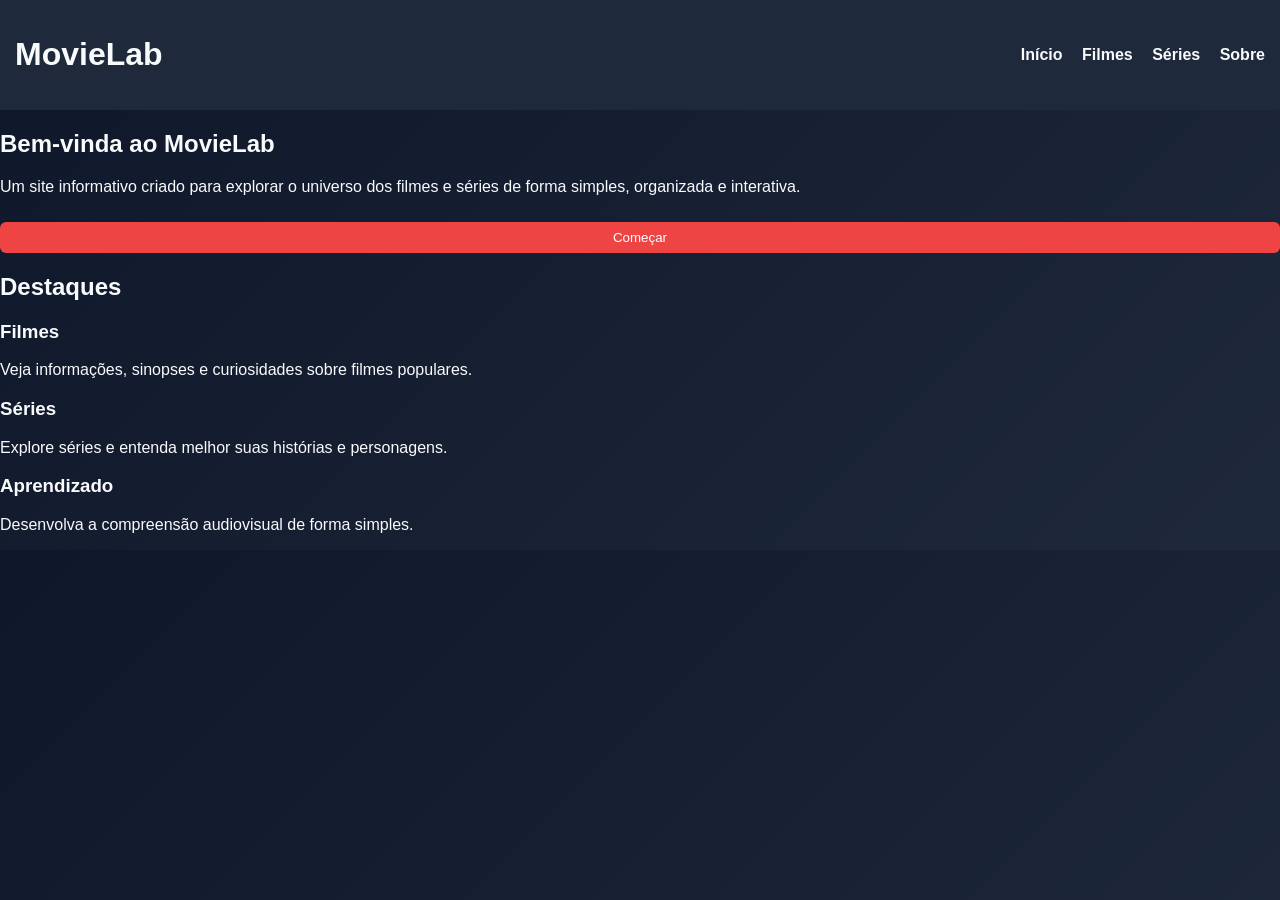
==== index.html @ bbf7a7dc "Add files via upload" ====
<!DOCTYPE html>
<html lang="pt-br">
<head>
<meta charset="UTF-8">
<title>MovieLab</title>
<link rel="stylesheet" href="style.css">
</head>

<body>

<header>
    <h1>MovieLab </h1>

    <nav>
        <a href="index.html">Início</a>
        <a href="filmes.html">Filmes</a>
        <a href="series.html">Séries</a>
        <a href="sobre.html">Sobre</a>
    </nav>
</header>

<main>

<section class="hero">

<h2>Bem-vinda ao MovieLab </h2>

<p>
Um site informativo criado para explorar o universo dos filmes e séries de forma simples, organizada e interativa.
</p>

<button onclick="alert('Explore os filmes e descubra novas histórias! ')">
Começar
</button>

</section>

<section class="destaques">

<h2>Destaques</h2>

<article>
    <h3> Filmes</h3>
    <p>Veja informações, sinopses e curiosidades sobre filmes populares.</p>
</article>

<article>
    <h3> Séries</h3>
    <p>Explore séries e entenda melhor suas histórias e personagens.</p>
</article>

<article>
    <h3> Aprendizado</h3>
    <p>Desenvolva a compreensão audiovisual de forma simples.</p>
</article>

</section>

</main>

</body>
</html>
---- style.css ----
body {
    margin: 0;
    font-family: Arial, sans-serif;
    background: linear-gradient(135deg, #0f172a, #1e293b);
    color: #f8fafc;
}

header {
    background-color: #1e293b;
    padding: 15px;
    display: flex;
    justify-content: space-between;
    align-items: center;
}

nav a {
    color: #f8fafc;
    margin-left: 15px;
    text-decoration: none;
    font-weight: bold;
}

nav a:hover {
    color: #ef4444;
}
.catalogo {
    display: grid;
    grid-template-columns: repeat(auto-fit, minmax(220px, 1fr));
    gap: 20px;
    padding: 20px;
}
.card {
    background-color: #1e293b;
    border-radius: 12px;
    padding: 10px;
    box-shadow: 0 5px 15px rgba(0,0,0,0.3);
    transition: 0.3s;
}

.card:hover {
    transform: translateY(-5px);
}
.card img {
    width: 100%;
    border-radius: 8px;
}

button {
    width: 100%;
    padding: 8px;
    margin-top: 10px;
    background-color: #ef4444;
    color: white;
    border: none;
    border-radius: 6px;
    cursor: pointer;
}

button:hover {
    background-color: #dc2626;
}

.sinopse {
    display: none;
    font-size: 14px;
    margin-top: 10px;
    color: #cbd5e1;
}
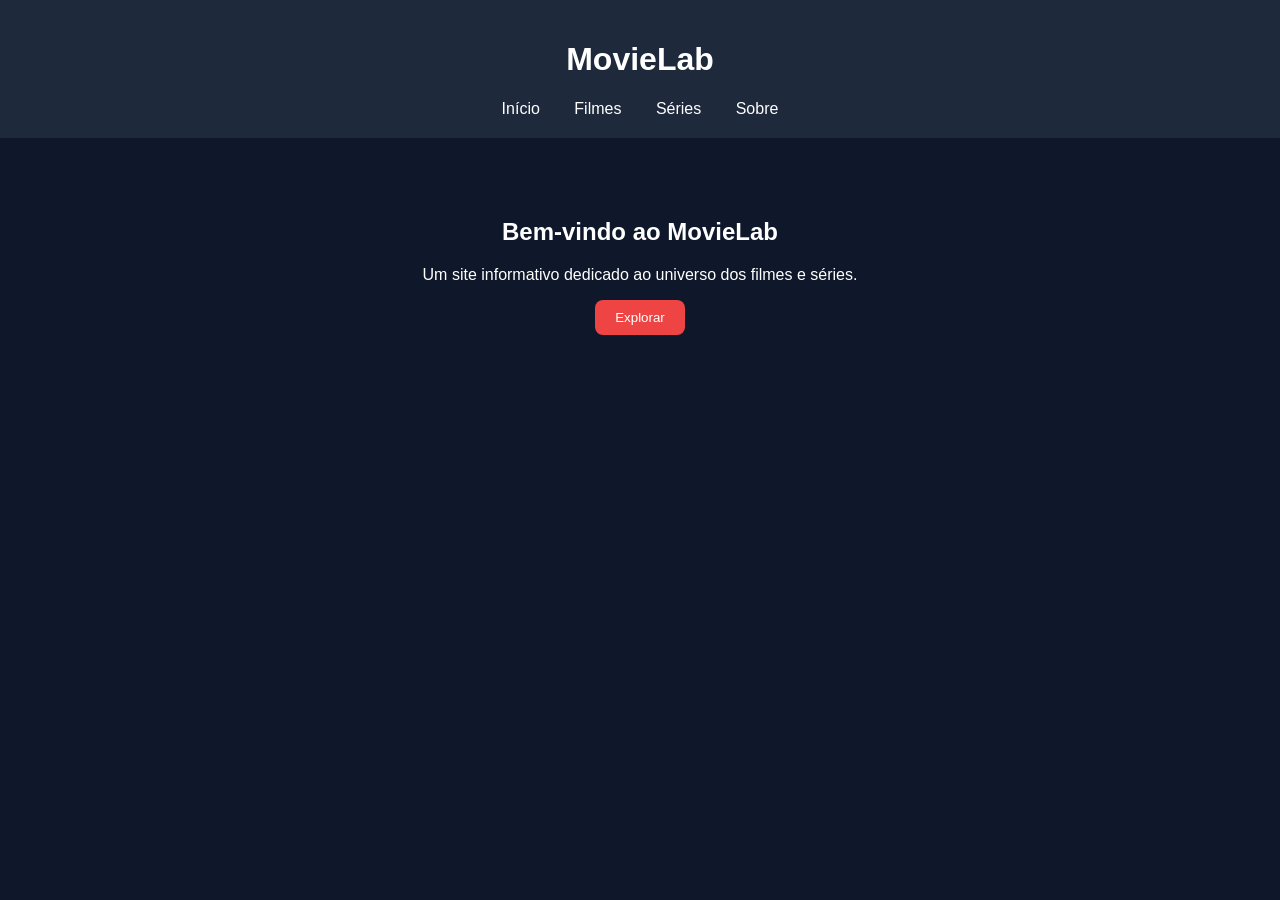
==== commit 60ec5236: "Add files via upload 22/06" ====
--- a/index.html
+++ b/index.html
@@ -1,4 +1,5 @@
 <!DOCTYPE html>
+
 <html lang="pt-br">
 <head>
 <meta charset="UTF-8">
@@ -9,54 +10,36 @@
 <body>
 
 <header>
-    <h1>MovieLab </h1>
+    <h1>MovieLab</h1>
 
-    <nav>
-        <a href="index.html">Início</a>
-        <a href="filmes.html">Filmes</a>
-        <a href="series.html">Séries</a>
-        <a href="sobre.html">Sobre</a>
-    </nav>
+
+<nav>
+    <a href="index.html">Início</a>
+    <a href="filmes.html">Filmes</a>
+    <a href="series.html">Séries</a>
+    <a href="sobre.html">Sobre</a>
+</nav>
+
+
 </header>
 
 <main>
 
 <section class="hero">
 
-<h2>Bem-vinda ao MovieLab </h2>
+<h2>Bem-vindo ao MovieLab</h2>
 
 <p>
-Um site informativo criado para explorar o universo dos filmes e séries de forma simples, organizada e interativa.
+Um site informativo dedicado ao universo dos filmes e séries.
 </p>
 
-<button onclick="alert('Explore os filmes e descubra novas histórias! ')">
-Começar
-</button>
-
-</section>
-
-<section class="destaques">
-
-<h2>Destaques</h2>
-
-<article>
-    <h3> Filmes</h3>
-    <p>Veja informações, sinopses e curiosidades sobre filmes populares.</p>
-</article>
-
-<article>
-    <h3> Séries</h3>
-    <p>Explore séries e entenda melhor suas histórias e personagens.</p>
-</article>
-
-<article>
-    <h3> Aprendizado</h3>
-    <p>Desenvolva a compreensão audiovisual de forma simples.</p>
-</article>
+<button onclick="mensagem()">Explorar</button>
 
 </section>
 
 </main>
 
+<script src="script.js"></script>
+
 </body>
-</html>+</html>
--- a/style.css
+++ b/style.css
@@ -1,68 +1,87 @@
-body {
-    margin: 0;
-    font-family: Arial, sans-serif;
-    background: linear-gradient(135deg, #0f172a, #1e293b);
-    color: #f8fafc;
+body{
+margin:0;
+font-family:Arial, sans-serif;
+background:#0f172a;
+color:white;
 }
 
-header {
-    background-color: #1e293b;
-    padding: 15px;
-    display: flex;
-    justify-content: space-between;
-    align-items: center;
+header{
+background:#1e293b;
+text-align:center;
+padding:20px;
 }
 
-nav a {
-    color: #f8fafc;
-    margin-left: 15px;
-    text-decoration: none;
-    font-weight: bold;
+nav a{
+color:white;
+text-decoration:none;
+margin:0 15px;
 }
 
-nav a:hover {
-    color: #ef4444;
-}
-.catalogo {
-    display: grid;
-    grid-template-columns: repeat(auto-fit, minmax(220px, 1fr));
-    gap: 20px;
-    padding: 20px;
-}
-.card {
-    background-color: #1e293b;
-    border-radius: 12px;
-    padding: 10px;
-    box-shadow: 0 5px 15px rgba(0,0,0,0.3);
-    transition: 0.3s;
+.hero{
+text-align:center;
+padding:60px 20px;
 }
 
-.card:hover {
-    transform: translateY(-5px);
-}
-.card img {
-    width: 100%;
-    border-radius: 8px;
+button{
+background:#ef4444;
+color:white;
+border:none;
+padding:10px 20px;
+border-radius:8px;
 }
 
-button {
-    width: 100%;
-    padding: 8px;
-    margin-top: 10px;
-    background-color: #ef4444;
-    color: white;
-    border: none;
-    border-radius: 6px;
-    cursor: pointer;
+.catalogo{
+display:flex;
+justify-content:center;
+gap:20px;
+flex-wrap:wrap;
+padding:30px;
 }
 
-button:hover {
-    background-color: #dc2626;
+.card{
+width:200px;
+background:#1e293b;
+border-radius:10px;
+text-align:center;
+padding:10px;
 }
 
-.sinopse {
-    display: none;
-    font-size: 14px;
-    margin-top: 10px;
-    color: #cbd5e1;
+.card img{
+width:100%;
+height:260px;
+object-fit:cover;
+}
+
+.sinopse{
+display:none;
+}
+
+.sobre{
+width:70%;
+margin:30px auto;
+text-align:center;
+}
+.card{
+    transition:0.4s;
+}
+
+.card:hover{
+    transform:translateY(-10px);
+    box-shadow:0 8px 20px rgba(0,0,0,0.5);
+}
+
+.card img{
+    transition:0.4s;
+}
+
+.card:hover img{
+    transform:scale(1.05);
+}
+
+button{
+    transition:0.3s;
+}
+
+button:hover{
+    transform:scale(1.05);
 }
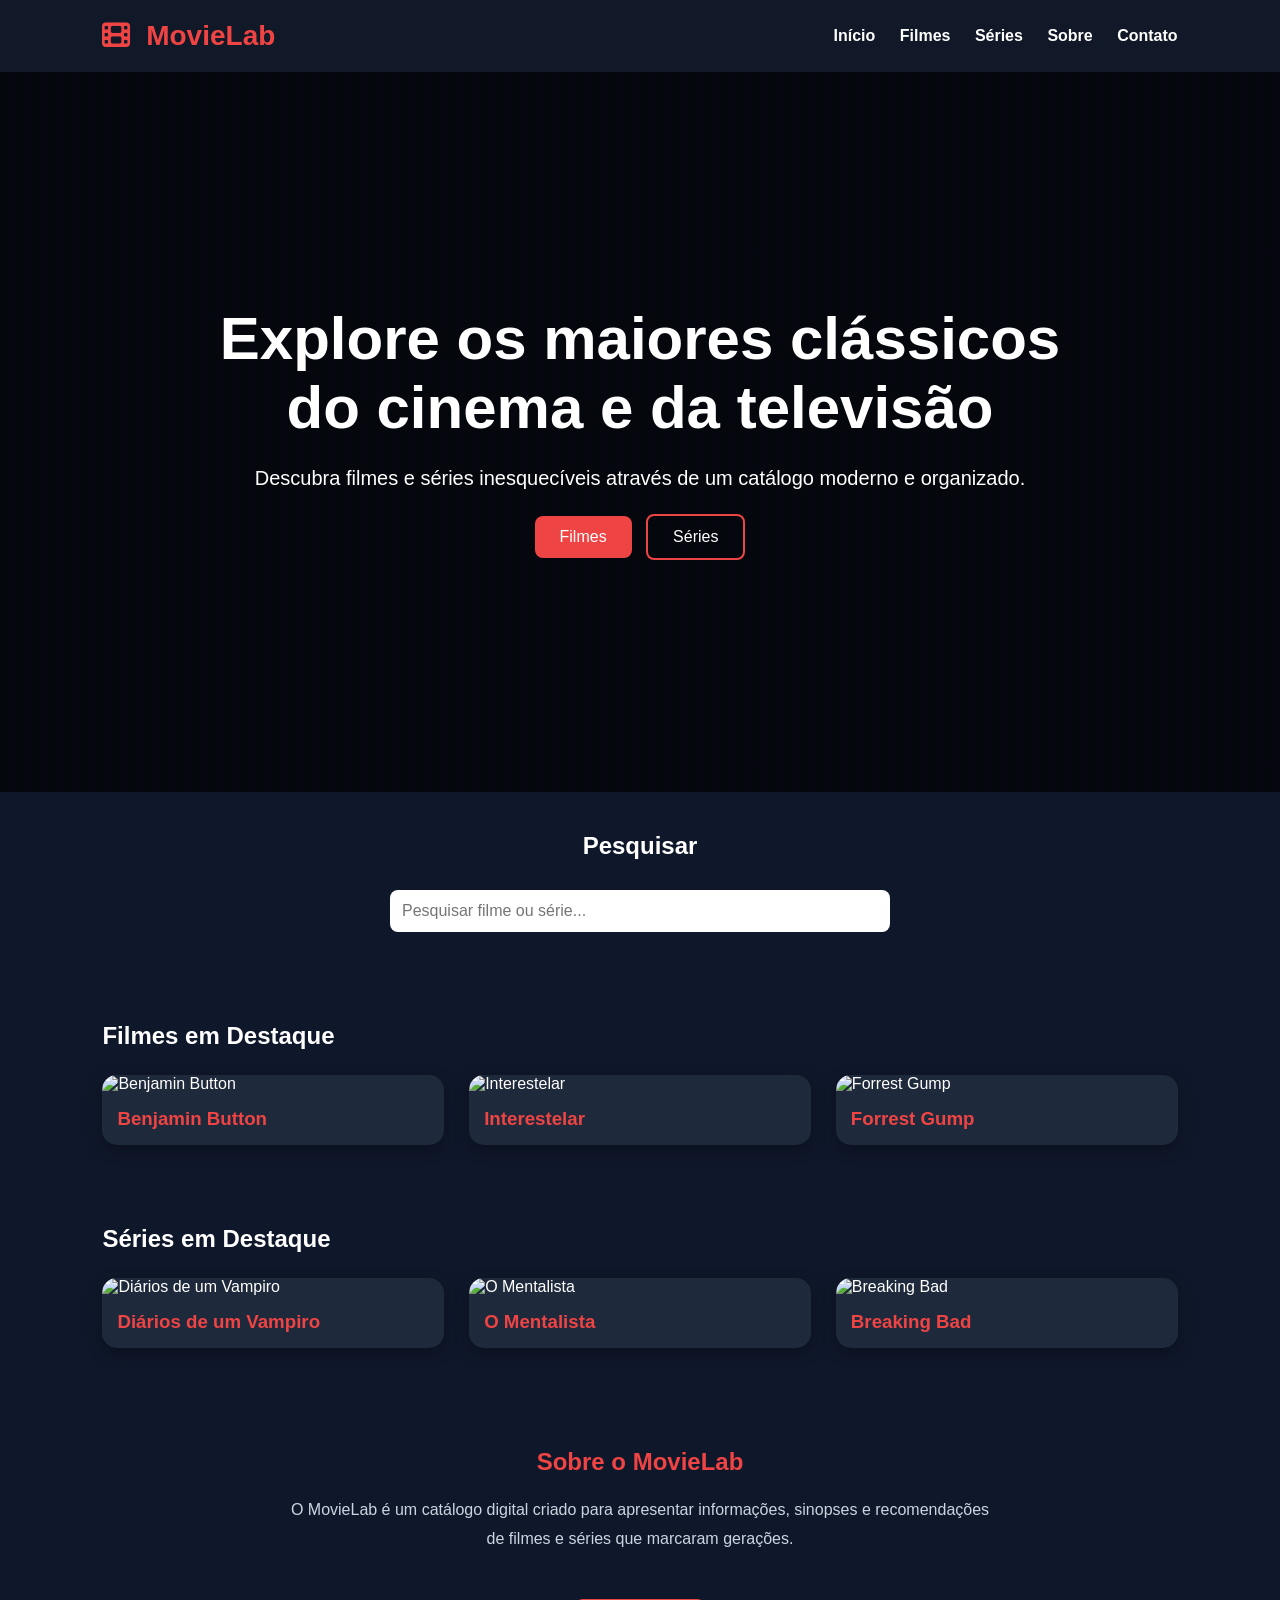
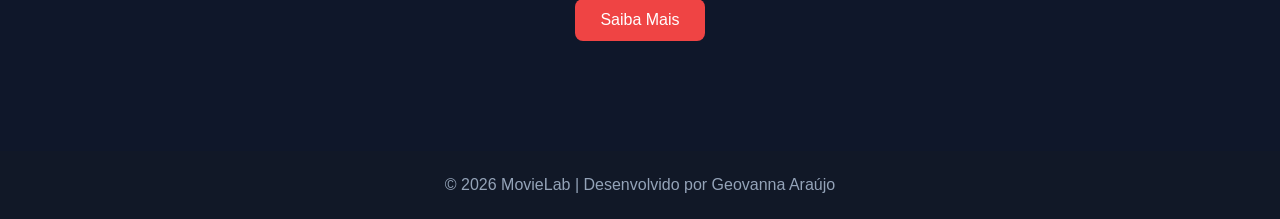
==== commit f20425cb: "Add files via upload 29/06 movielab" ====
--- a/index.html
+++ b/index.html
@@ -1,45 +1,147 @@
 <!DOCTYPE html>
+<html lang="pt-BR">
 
-<html lang="pt-br">
 <head>
-<meta charset="UTF-8">
-<title>MovieLab</title>
-<link rel="stylesheet" href="style.css">
+    <meta charset="UTF-8">
+    <meta name="viewport" content="width=device-width, initial-scale=1.0">
+    <title>MovieLab</title>
+
+    <link rel="stylesheet" href="style.css">
+
+    <link rel="stylesheet"
+    href="https://cdnjs.cloudflare.com/ajax/libs/font-awesome/6.6.0/css/all.min.css">
 </head>
 
 <body>
 
 <header>
-    <h1>MovieLab</h1>
 
+    <div class="logo">
+        <i class="fa-solid fa-film"></i>
+        <span>MovieLab</span>
+    </div>
 
-<nav>
-    <a href="index.html">Início</a>
-    <a href="filmes.html">Filmes</a>
-    <a href="series.html">Séries</a>
-    <a href="sobre.html">Sobre</a>
-</nav>
-
+    <nav>
+        <a href="index.html">Início</a>
+        <a href="filmes.html">Filmes</a>
+        <a href="series.html">Séries</a>
+        <a href="sobre.html">Sobre</a>
+        <a href="contato.html">Contato</a>
+    </nav>
 
 </header>
 
 <main>
 
-<section class="hero">
+<section class="banner">
 
-<h2>Bem-vindo ao MovieLab</h2>
+    <article class="banner-texto">
 
-<p>
-Um site informativo dedicado ao universo dos filmes e séries.
-</p>
+        <h1>
+            Explore os maiores clássicos do cinema e da televisão
+        </h1>
 
-<button onclick="mensagem()">Explorar</button>
+        <p>
+            Descubra filmes e séries inesquecíveis através de um catálogo moderno e organizado.
+        </p>
+
+        <div class="botoes">
+            <a href="filmes.html" class="btn">Filmes</a>
+            <a href="series.html" class="btn-sec">Séries</a>
+        </div>
+
+    </article>
+
+</section>
+
+<section class="pesquisa">
+
+    <h2>Pesquisar</h2>
+
+    <input
+    type="text"
+    id="pesquisa"
+    placeholder="Pesquisar filme ou série...">
+
+</section>
+
+<section class="destaque">
+
+    <h2>Filmes em Destaque</h2>
+
+    <section class="cards">
+
+        <article class="card">
+            <img src="https://m.media-amazon.com/images/M/MV5BYTgwYzA2YTAtYzhkOS00MWJhLWI1ZGMtZGYyODFjNzljYzY5XkEyXkFqcGc@._V1_.jpg" alt="Benjamin Button">
+            <h3>Benjamin Button</h3>
+        </article>
+
+        <article class="card">
+            <img src="https://upload.wikimedia.org/wikipedia/pt/thumb/3/3a/Interstellar_Filme.png/250px-Interstellar_Filme.png" alt="Interestelar">
+            <h3>Interestelar</h3>
+        </article>
+
+        <article class="card">
+            <img src="https://public-website-assets.paramountpictures.com/paramount2025/s3fs-public/styles/poster_medium/public/forrestgump_2019update_en_800x1200.jpg" alt="Forrest Gump">
+            <h3>Forrest Gump</h3>
+        </article>
+
+    </section>
+
+</section>
+
+<section class="destaque">
+
+    <h2>Séries em Destaque</h2>
+
+    <section class="cards">
+
+        <article class="card">
+            <img src="https://m.media-amazon.com/images/M/MV5BMmNjOWQzYmYtNGYxOS00MjVkLTg1MWUtMTkzMGE0MDgwNzQ5XkEyXkFqcGc@._V1_FMjpg_UX1000_.jpg" alt="Diários de um Vampiro">
+            <h3>Diários de um Vampiro</h3>
+        </article>
+
+        <article class="card">
+            <img src="https://m.media-amazon.com/images/I/611-9dU9LrS._AC_UF894,1000_QL80_.jpg" alt="O Mentalista">
+            <h3>O Mentalista</h3>
+        </article>
+
+        <article class="card">
+            <img src="https://m.media-amazon.com/images/M/MV5BMzU5ZGYzNmQtMTdhYy00OGRiLTg0NmQtYjVjNzliZTg1ZGE4XkEyXkFqcGc@._V1_.jpg" alt="Breaking Bad">
+            <h3>Breaking Bad</h3>
+        </article>
+
+    </section>
+
+</section>
+
+<section class="sobre-home">
+
+    <h2>Sobre o MovieLab</h2>
+
+    <p>
+        O MovieLab é um catálogo digital criado para apresentar informações,
+        sinopses e recomendações de filmes e séries que marcaram gerações.
+    </p>
+
+    <a href="sobre.html" class="btn">
+        Saiba Mais
+    </a>
 
 </section>
 
 </main>
 
+<footer>
+
+    <p>
+        © 2026 MovieLab | Desenvolvido por Geovanna Araújo
+    </p>
+
+</footer>
+
 <script src="script.js"></script>
 
 </body>
-</html>
+
+</html>
--- a/style.css
+++ b/style.css
@@ -1,87 +1,336 @@
+*{
+    margin:0;
+    padding:0;
+    box-sizing:border-box;
+    font-family:Arial, Helvetica, sans-serif;
+}
+
 body{
-margin:0;
-font-family:Arial, sans-serif;
-background:#0f172a;
-color:white;
-}
+    background:#0f172a;
+    color:white;
+}
+
+/* HEADER */
 
 header{
-background:#1e293b;
-text-align:center;
-padding:20px;
+    background:#111827;
+    display:flex;
+    justify-content:space-between;
+    align-items:center;
+    padding:20px 8%;
+    position:sticky;
+    top:0;
+    z-index:1000;
+}
+
+.logo{
+    font-size:28px;
+    font-weight:bold;
+    color:#ef4444;
+}
+
+.logo i{
+    margin-right:8px;
 }
 
 nav a{
-color:white;
-text-decoration:none;
-margin:0 15px;
-}
-
-.hero{
-text-align:center;
-padding:60px 20px;
+    color:white;
+    text-decoration:none;
+    margin-left:20px;
+    font-weight:bold;
+    transition:0.3s;
+}
+
+nav a:hover{
+    color:#ef4444;
+}
+
+/* BANNER */
+
+.banner{
+    height:80vh;
+    display:flex;
+    justify-content:center;
+    align-items:center;
+    text-align:center;
+    background:
+    linear-gradient(
+        rgba(0,0,0,0.7),
+        rgba(0,0,0,0.7)
+    ),
+    url("https://images.unsplash.com/photo-1489599849927-2ee91cede3ba?w=1200");
+
+    background-size:cover;
+    background-position:center;
+}
+
+.banner-texto{
+    max-width:900px;
+    padding:20px;
+}
+
+.banner h1{
+    font-size:60px;
+    margin-bottom:20px;
+}
+
+.banner p{
+    font-size:20px;
+    line-height:1.6;
+}
+
+/* BOTÕES */
+
+.btn,
+.btn-sec{
+    display:inline-block;
+    margin-top:20px;
+    padding:12px 25px;
+    border-radius:8px;
+    text-decoration:none;
+    transition:.3s;
+}
+
+.btn{
+    background:#ef4444;
+    color:white;
+}
+
+.btn:hover{
+    background:#dc2626;
+}
+
+.btn-sec{
+    border:2px solid #ef4444;
+    color:white;
+    margin-left:10px;
+}
+
+.btn-sec:hover{
+    background:#ef4444;
+}
+
+/* PESQUISA */
+
+.pesquisa{
+    padding:40px 8%;
+    text-align:center;
+}
+
+.pesquisa h2{
+    margin-bottom:20px;
+}
+
+#pesquisa{
+    width:100%;
+    max-width:500px;
+    padding:12px;
+    border:none;
+    border-radius:8px;
+}
+
+/* TÍTULOS DAS PÁGINAS */
+
+.pagina-topo{
+    text-align:center;
+    padding:60px 20px;
+}
+
+.pagina-topo h1{
+    font-size:42px;
+    color:#ef4444;
+    margin-bottom:15px;
+}
+
+.pagina-topo p{
+    color:#cbd5e1;
+    font-size:18px;
+}
+
+/* CATÁLOGOS */
+
+.catalogo{
+    padding:40px 8%;
+}
+
+.destaque{
+    padding:40px 8%;
+}
+
+.destaque h2{
+    margin-bottom:25px;
+}
+
+/* CARDS */
+
+.cards{
+    display:grid;
+    grid-template-columns:repeat(auto-fit,minmax(250px,1fr));
+    gap:25px;
+}
+
+.card{
+    background:#1e293b;
+    border-radius:15px;
+    overflow:hidden;
+    box-shadow:0 5px 15px rgba(0,0,0,0.3);
+    transition:.3s;
+}
+
+.card:hover{
+    transform:translateY(-8px);
+}
+
+.card img{
+    width:100%;
+    height:400px;
+    object-fit:cover;
+}
+
+.card h3{
+    padding:15px;
+    color:#ef4444;
+}
+
+.card p{
+    padding:0 15px 20px;
+    color:#e2e8f0;
+    line-height:1.6;
+}
+
+/* SOBRE HOME */
+
+.sobre-home{
+    padding:60px 8%;
+    text-align:center;
+}
+
+.sobre-home h2{
+    color:#ef4444;
+    margin-bottom:20px;
+}
+
+.sobre-home p{
+    max-width:700px;
+    margin:auto;
+    line-height:1.8;
+    color:#cbd5e1;
+    margin-bottom:25px;
+}
+
+/* SOBRE E CONTATO */
+
+.sobre-conteudo{
+    max-width:1000px;
+    margin:auto;
+    padding:50px 20px;
+}
+
+.bloco{
+    background:#1e293b;
+    padding:30px;
+    border-radius:15px;
+    margin-bottom:25px;
+    box-shadow:0 5px 15px rgba(0,0,0,0.3);
+    transition:.3s;
+}
+
+.bloco:hover{
+    transform:translateY(-5px);
+}
+
+.bloco h2{
+    color:#ef4444;
+    margin-bottom:15px;
+}
+
+.bloco p{
+    color:#e2e8f0;
+    line-height:1.8;
+}
+
+.bloco ul{
+    margin-left:20px;
+    margin-top:15px;
+}
+
+.bloco li{
+    margin-bottom:10px;
+    color:#e2e8f0;
+}
+
+/* FORMULÁRIO */
+
+form{
+    margin-top:20px;
+}
+
+input,
+textarea{
+    width:100%;
+    padding:12px;
+    margin:10px 0;
+    border:none;
+    border-radius:8px;
+    font-size:16px;
 }
 
 button{
-background:#ef4444;
-color:white;
-border:none;
-padding:10px 20px;
-border-radius:8px;
-}
-
-.catalogo{
-display:flex;
-justify-content:center;
-gap:20px;
-flex-wrap:wrap;
-padding:30px;
-}
-
-.card{
-width:200px;
-background:#1e293b;
-border-radius:10px;
-text-align:center;
-padding:10px;
-}
-
-.card img{
-width:100%;
-height:260px;
-object-fit:cover;
-}
-
-.sinopse{
-display:none;
-}
-
-.sobre{
-width:70%;
-margin:30px auto;
-text-align:center;
-}
-.card{
-    transition:0.4s;
-}
-
-.card:hover{
-    transform:translateY(-10px);
-    box-shadow:0 8px 20px rgba(0,0,0,0.5);
-}
-
-.card img{
-    transition:0.4s;
-}
-
-.card:hover img{
-    transform:scale(1.05);
-}
-
-button{
-    transition:0.3s;
+    background:#ef4444;
+    color:white;
+    border:none;
+    padding:12px 25px;
+    border-radius:8px;
+    cursor:pointer;
+    font-size:16px;
+    transition:.3s;
 }
 
 button:hover{
-    transform:scale(1.05);
+    background:#dc2626;
+}
+
+/* FOOTER */
+
+footer{
+    margin-top:50px;
+    background:#111827;
+    text-align:center;
+    padding:25px;
+    color:#94a3b8;
+}
+
+/* RESPONSIVO */
+
+@media(max-width:768px){
+
+    header{
+        flex-direction:column;
+        gap:15px;
+    }
+
+    nav{
+        text-align:center;
+    }
+
+    nav a{
+        display:inline-block;
+        margin:5px;
+    }
+
+    .banner h1{
+        font-size:38px;
+    }
+
+    .banner p{
+        font-size:18px;
+    }
+
+    .pagina-topo h1{
+        font-size:32px;
+    }
+
+    .cards{
+        grid-template-columns:1fr;
+    }
 }
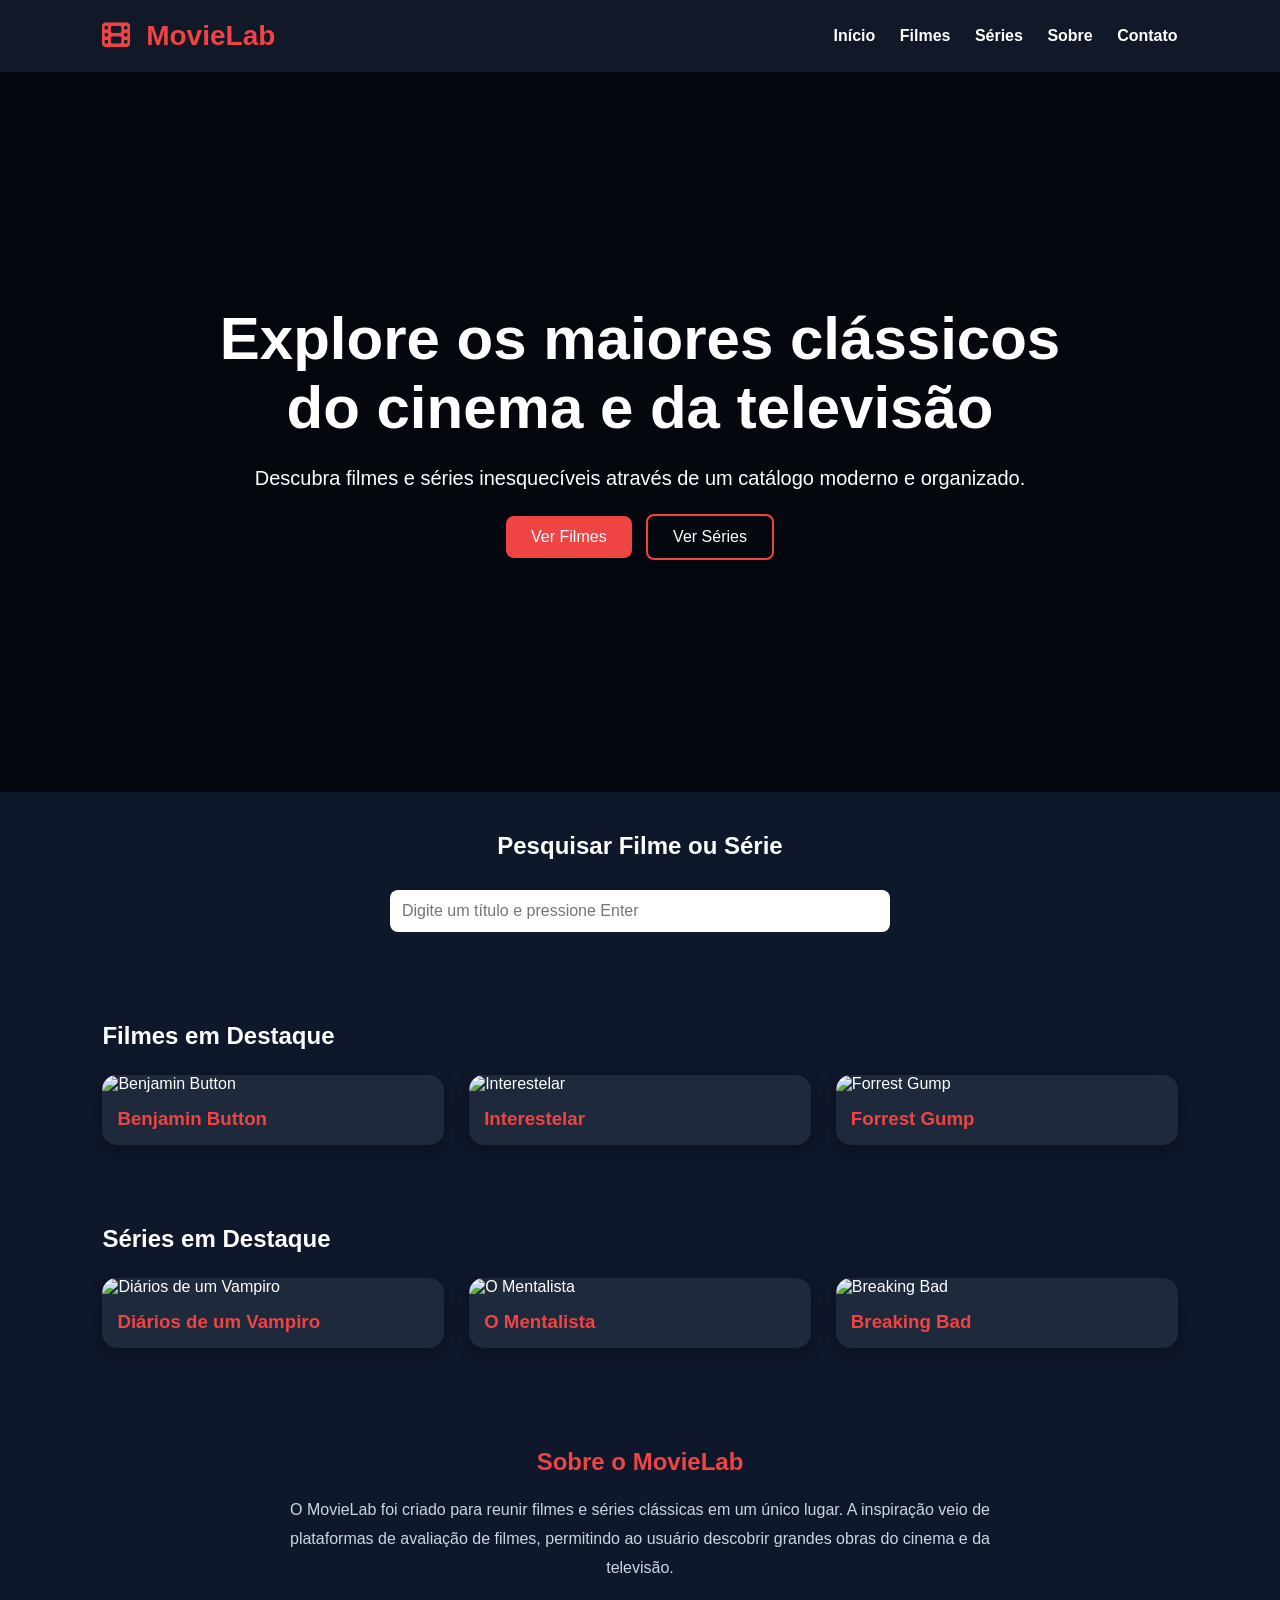
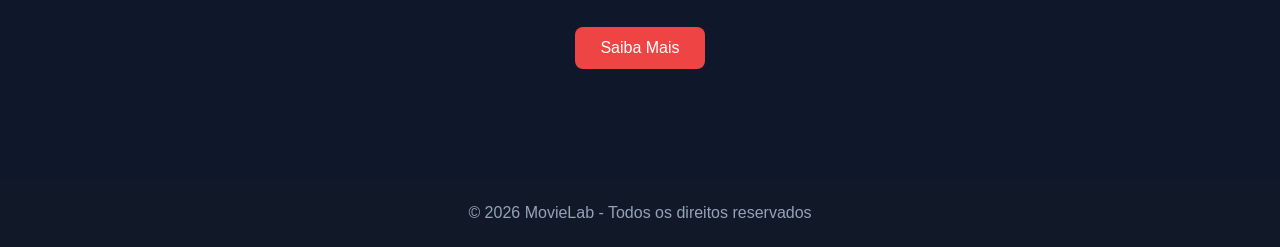
==== commit db701941: "Add files via upload 01/07" ====
--- a/index.html
+++ b/index.html
@@ -16,10 +16,10 @@
 
 <header>
 
-    <div class="logo">
+    <section class="logo">
         <i class="fa-solid fa-film"></i>
         <span>MovieLab</span>
-    </div>
+    </section>
 
     <nav>
         <a href="index.html">Início</a>
@@ -31,11 +31,9 @@
 
 </header>
 
-<main>
-
 <section class="banner">
 
-    <article class="banner-texto">
+    <section class="banner-texto">
 
         <h1>
             Explore os maiores clássicos do cinema e da televisão
@@ -45,29 +43,32 @@
             Descubra filmes e séries inesquecíveis através de um catálogo moderno e organizado.
         </p>
 
-        <div class="botoes">
-            <a href="filmes.html" class="btn">Filmes</a>
-            <a href="series.html" class="btn-sec">Séries</a>
-        </div>
+        <a href="filmes.html" class="btn">
+            Ver Filmes
+        </a>
 
-    </article>
+        <a href="series.html" class="btn-sec">
+            Ver Séries
+        </a>
+
+    </section>
 
 </section>
 
 <section class="pesquisa">
 
-    <h2>Pesquisar</h2>
+    <h2> Pesquisar Filme ou Série</h2>
 
     <input
     type="text"
     id="pesquisa"
-    placeholder="Pesquisar filme ou série...">
+    placeholder="Digite um título e pressione Enter">
 
 </section>
 
 <section class="destaque">
 
-    <h2>Filmes em Destaque</h2>
+    <h2> Filmes em Destaque</h2>
 
     <section class="cards">
 
@@ -92,7 +93,7 @@
 
 <section class="destaque">
 
-    <h2>Séries em Destaque</h2>
+    <h2> Séries em Destaque</h2>
 
     <section class="cards">
 
@@ -120,8 +121,9 @@
     <h2>Sobre o MovieLab</h2>
 
     <p>
-        O MovieLab é um catálogo digital criado para apresentar informações,
-        sinopses e recomendações de filmes e séries que marcaram gerações.
+        O MovieLab foi criado para reunir filmes e séries clássicas em um único lugar.
+        A inspiração veio de plataformas de avaliação de filmes, permitindo ao usuário
+        descobrir grandes obras do cinema e da televisão.
     </p>
 
     <a href="sobre.html" class="btn">
@@ -130,18 +132,65 @@
 
 </section>
 
-</main>
-
 <footer>
 
     <p>
-        © 2026 MovieLab | Desenvolvido por Geovanna Araújo
+        © 2026 MovieLab - Todos os direitos reservados
     </p>
 
 </footer>
 
-<script src="script.js"></script>
+<script>
+
+const pesquisa = document.getElementById("pesquisa");
+
+if (pesquisa) {
+
+    pesquisa.addEventListener("keydown", function(event) {
+
+        if (event.key === "Enter") {
+
+            let valor = pesquisa.value.toLowerCase().trim();
+
+            if (
+                valor.includes("benjamin") ||
+                valor.includes("interestelar") ||
+                valor.includes("forrest") ||
+                valor.includes("titanic") ||
+                valor.includes("milagre") ||
+                valor.includes("liberdade")
+            ) {
+
+                window.location.href = "filmes.html";
+
+            }
+
+            else if (
+                valor.includes("vampiro") ||
+                valor.includes("walking dead") ||
+                valor.includes("mentalista") ||
+                valor.includes("breaking bad") ||
+                valor.includes("friends") ||
+                valor.includes("game of thrones")
+            ) {
+
+                window.location.href = "series.html";
+
+            }
+
+            else {
+
+                alert("Título não encontrado!");
+
+            }
+
+        }
+
+    });
+
+}
+
+</script>
 
 </body>
-
 </html>
--- a/style.css
+++ b/style.css
@@ -9,9 +9,6 @@
     background:#0f172a;
     color:white;
 }
-
-/* HEADER */
-
 header{
     background:#111827;
     display:flex;
@@ -44,9 +41,6 @@
 nav a:hover{
     color:#ef4444;
 }
-
-/* BANNER */
-
 .banner{
     height:80vh;
     display:flex;
@@ -78,9 +72,6 @@
     font-size:20px;
     line-height:1.6;
 }
-
-/* BOTÕES */
-
 .btn,
 .btn-sec{
     display:inline-block;
@@ -109,9 +100,6 @@
 .btn-sec:hover{
     background:#ef4444;
 }
-
-/* PESQUISA */
-
 .pesquisa{
     padding:40px 8%;
     text-align:center;
@@ -128,9 +116,6 @@
     border:none;
     border-radius:8px;
 }
-
-/* TÍTULOS DAS PÁGINAS */
-
 .pagina-topo{
     text-align:center;
     padding:60px 20px;
@@ -146,9 +131,6 @@
     color:#cbd5e1;
     font-size:18px;
 }
-
-/* CATÁLOGOS */
-
 .catalogo{
     padding:40px 8%;
 }
@@ -160,9 +142,6 @@
 .destaque h2{
     margin-bottom:25px;
 }
-
-/* CARDS */
-
 .cards{
     display:grid;
     grid-template-columns:repeat(auto-fit,minmax(250px,1fr));
@@ -197,9 +176,6 @@
     color:#e2e8f0;
     line-height:1.6;
 }
-
-/* SOBRE HOME */
-
 .sobre-home{
     padding:60px 8%;
     text-align:center;
@@ -217,9 +193,6 @@
     color:#cbd5e1;
     margin-bottom:25px;
 }
-
-/* SOBRE E CONTATO */
-
 .sobre-conteudo{
     max-width:1000px;
     margin:auto;
@@ -258,9 +231,6 @@
     margin-bottom:10px;
     color:#e2e8f0;
 }
-
-/* FORMULÁRIO */
-
 form{
     margin-top:20px;
 }
@@ -289,9 +259,6 @@
 button:hover{
     background:#dc2626;
 }
-
-/* FOOTER */
-
 footer{
     margin-top:50px;
     background:#111827;
@@ -299,9 +266,6 @@
     padding:25px;
     color:#94a3b8;
 }
-
-/* RESPONSIVO */
-
 @media(max-width:768px){
 
     header{
@@ -333,4 +297,58 @@
     .cards{
         grid-template-columns:1fr;
     }
+}
+@media(max-width:768px){
+
+    header{
+        flex-direction:column;
+        gap:15px;
+    }
+
+    nav{
+        text-align:center;
+    }
+
+    nav a{
+        display:inline-block;
+        margin:5px;
+    }
+
+    .banner h1{
+        font-size:38px;
+    }
+
+    .banner p{
+        font-size:18px;
+    }
+
+    .pagina-topo h1{
+        font-size:32px;
+    }
+
+    .cards{
+        grid-template-columns:1fr;
+    }
+}
+.contato{
+    max-width:700px;
+    margin:50px auto;
+    padding:30px;
+}
+
+.contato form{
+    background:#1e293b;
+    padding:30px;
+    border-radius:15px;
+    box-shadow:0 5px 15px rgba(0,0,0,0.3);
+}
+
+#mensagem-sucesso{
+    text-align:center;
+    margin-top:15px;
+    font-weight:bold;
+}
+
+html{
+    scroll-behavior:smooth;
 }
